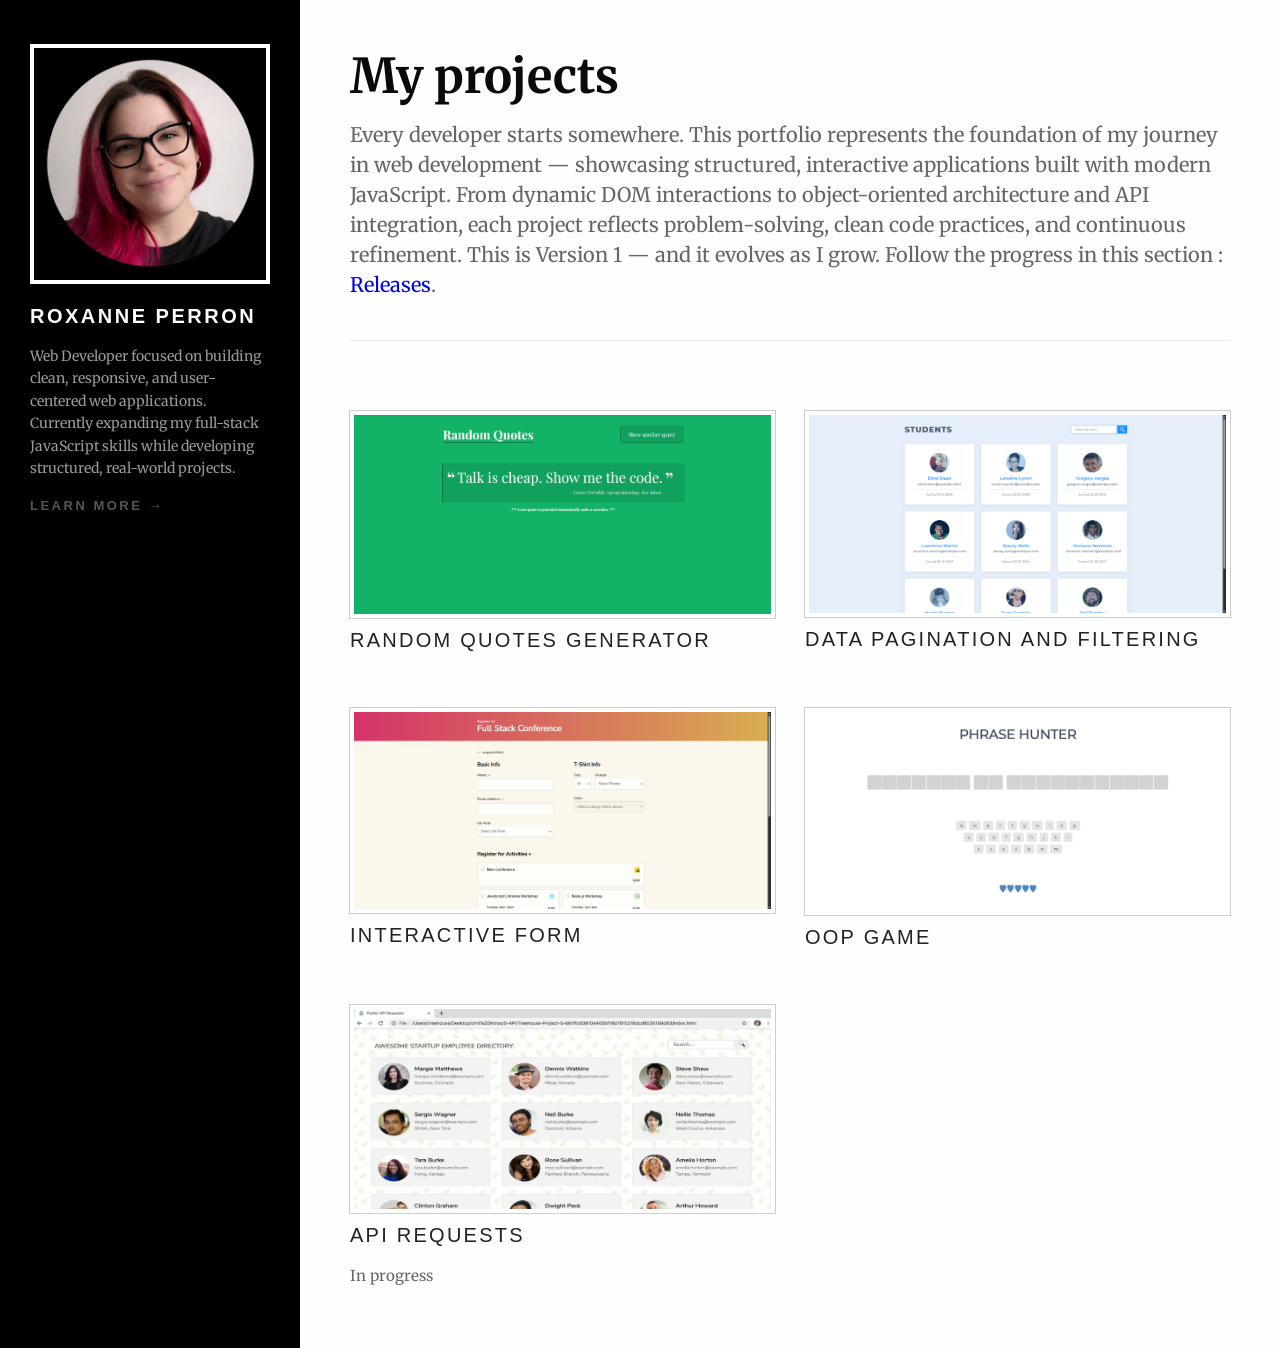
==== index.html @ 892f7318 "add a releases page" ====
<!doctype html>
<html lang="en" dir="ltr">
  <head>
    <meta charset="utf-8" />
    <meta http-equiv="x-ua-compatible" content="ie=edge" />
    <meta name="viewport" content="width=device-width, initial-scale=1.0" />
    <title>My projects</title>
    <link
      href="https://fonts.googleapis.com/css?family=Merriweather:300,400,400i,700,800"
      rel="stylesheet"
    />
    <link rel="stylesheet" href="styles/normalize.css" />
    <link rel="stylesheet" href="styles/style.css" />
  </head>
  <body>
    <div class="sidebar" id="my-info">
      <div class="sidebar-info-box">
        <br />
        <div class="thumbnail-box">
          <img class="thumbnail" src="images/maphoto.png" alt="Profile Pic" />
        </div>
        <div class="dev-intro-box">
          <h5>Roxanne Perron</h5>
          <p>
            Web Developer focused on building clean, responsive, and
            user-centered web applications. Currently expanding my full-stack
            JavaScript skills while developing structured, real-world projects.
          </p>
          <a href="about.html">Learn More &rarr;</a>
        </div>
      </div>
    </div>

    <div class="wrapper">
      <div class="header">
        <div class="header-info-box">
          <button
            class="menu-icon"
            id="menu-icon"
            type="button"
            data-toggle="my-info"
          ></button>
          <span>Roxanne Perron</span>
        </div>
      </div>

      <article class="portfolio-intro">
        <h1>My projects</h1>
        <p>
          Every developer starts somewhere. This portfolio represents the
          foundation of my journey in web development — showcasing structured,
          interactive applications built with modern JavaScript. From dynamic
          DOM interactions to object-oriented architecture and API integration,
          each project reflects problem-solving, clean code practices, and
          continuous refinement. This is Version 1 — and it evolves as I grow.
          Follow the progress in this section :
          <a href="/releases.html">Releases</a>.
        </p>
      </article>

      <article class="portfolio-project-thumbs">
        <div class="projects-box box grid">
          <div class="cell">
            <a href="project_1.html">
              <img
                class="thumbnail"
                src="images/preview_project1.png"
                alt="Thumbnail of project"
              />
              <h5>Random quotes generator</h5>
            </a>
          </div>
          <div class="cell">
            <a href="project_2.html">
              <img
                class="thumbnail"
                src="images/preview_project2.png"
                alt="Thumbnail of project"
              />
              <h5>Data pagination and filtering</h5>
            </a>
          </div>
          <div class="cell">
            <a href="project_3.html">
              <img
                class="thumbnail"
                src="images/preview_project3.png"
                alt="Thumbnail of project"
              />
              <h5>Interactive form</h5>
            </a>
          </div>
          <div class="cell">
            <a href="project_4.html">
              <img
                class="thumbnail"
                src="images/preview_project4.png"
                alt="Thumbnail of project"
              />
              <h5>OOP Game</h5>
            </a>
          </div>
          <div class="cell">
            <a>
              <img
                class="thumbnail"
                src="images/preview_project5.png"
                alt="Thumbnail of project"
              />
              <h5>API Requests</h5>
              <p>In progress</p>
            </a>
          </div>
        </div>
      </article>
    </div>

    <script src="app.js"></script>
  </body>
</html>
---- styles/style.css ----
/*
  Main styles
*/
* {
  box-sizing: border-box;
}

html,
body {
  font-size: 100%;
  width: 100%;
  min-width: 100%;
  height: 100%;
  min-height: 100%;
}

body {
  position: relative;
  font-family: "Helvetica Neue", Helvetica, Roboto, Arial, sans-serif;
  font-weight: normal;
  line-height: 1.5;
  color: #0a0a0a;
  background: #fefefe;
  background: #000;
  transform: translateX(0px);
  transition: all 0.4s ease-out;
}

article {
  background: #fefefe;
}

h1,
h2,
h3,
h4,
h5,
p {
  font-family: "Merriweather", serif;
}

h5 {
  font-family: "Lato", "Helvetica Neue", Helvetica, Arial, sans-serif;
  letter-spacing: 2.5px;
  -webkit-text-transform: uppercase;
  text-transform: uppercase;
}

h6 {
  letter-spacing: 2.5px;
  -webkit-text-transform: uppercase;
  text-transform: uppercase;
  font-weight: 600;
}

p {
  font-size: 15px;
  color: #666;
}

a {
  text-decoration: none;
}

.wrapper {
  width: 100%;
  min-width: 320px;
  height: 100%;
  min-height: 100%;
  background: #fefefe;
}

.flex-row-wrap {
  display: flex;
  flex-flow: row wrap;
  justify-content: space-between;
}

.grid {
  display: grid;
  grid-template-columns: repeat(auto-fit, minmax(240px, 1fr));
  grid-gap: 30px;
}

.box {
  width: 100%;
  max-width: 1200px;
  padding: 40px 50px 30px;
  background: #fefefe;
  border-bottom: 1px solid #eaeaea;
}

.box h1,
.box h6 {
  margin: 0 auto 8px;
}

.box h6 {
  font-size: 1rem;
  font-weight: bolder;
  letter-spacing: 2px;
}

.box li {
  font-size: 13px;
}

/*
  Sidebar and mobile header
*/
nav {
  width: 100%;
  padding: 20px;
  border-bottom: 1px solid #eaeaea;
}

nav a {
  width: 100%;
  vertical-align: middle;
  font-family: "Lato", "Helvetica Neue", Helvetica, Arial, sans-serif;
  font-weight: 600;
  font-size: 13px;
  letter-spacing: 2.5px;
  text-transform: uppercase;
  color: #555;
}

nav a span {
  font-weight: bold;
  font-size: 1.25rem;
}

.sidebar {
  position: absolute;
  top: 0;
  left: -300px;
  bottom: 0;
  min-width: 300px;
  max-width: 300px;
  height: 100%;
  min-height: 100%;
  padding: 20px;
  background: #000;
}

.sidebar-info-box {
  margin: auto;
}

.thumbnail-box {
  padding: 0 10px;
}

.sidebar .thumbnail {
  width: 100%;
  max-width: 250px;
  border: 4px solid #fff;
}

.dev-intro-box {
  padding: 10px;
}

.sidebar h5 {
  color: #fefefe;
  margin: 0 auto 0.5rem;
}

.sidebar p {
  text-rendering: optimizeLegibility;
  line-height: 1.6;
  font-size: 14px;
  color: #999;
}

.sidebar a {
  font-family: "Lato", "Helvetica Neue", Helvetica, Arial, sans-serif;
  font-weight: 600;
  font-size: 13px;
  letter-spacing: 2.5px;
  text-transform: uppercase;
  color: #555;
}

.header {
  vertical-align: middle;
  color: #fefefe;
  height: 40px;
  padding: 0.5rem;
  background: #0a0a0a;
  border-left: 1px solid #0a0a0a;
}

.header span {
  display: inline-block;
  font-weight: bold;
}

.header button {
  vertical-align: top;
  cursor: pointer;
  outline: none;
  position: relative;
  width: 20px;
  height: 16px;
  border: none;
  background: #0a0a0a;
  margin-top: 3px;
  margin-right: 10px;
  border-top: 2px solid #fefefe;
  border-bottom: 2px solid #fefefe;
}

.header button:after {
  content: "";
  position: absolute;
  top: 40%;
  left: 0;
  width: 20px;
  height: 2px;
  background: #fefefe;
}

/*
  Home page styles
*/
.portfolio-intro {
  max-width: 1200px;
  padding: 40px 50px 30px;
}

.portfolio-intro h1 {
  font-size: 1.5rem;
  color: #0a0a0a;
  margin: 0 auto 8px;
}

.portfolio-intro p {
  text-rendering: optimizeLegibility;
  font-size: 125%;
  margin: 0 auto;
  padding-bottom: 40px;
  border-bottom: 1px solid #eaeaea;
}

.projects-box h5 {
  font-family: "Lato", "Helvetica Neue", Helvetica, Arial, sans-serif;
  font-weight: 500;
  font-size: 13px;
  letter-spacing: 2.25px;
  text-transform: uppercase;
  color: #222;
  margin: 0 auto 8px;
}

.cell a {
  width: 100%;
}

.cell img {
  width: 100%;
  min-width: 100px;
  border: 4px solid #fff;
  box-shadow: 0 0 0 1px rgba(10, 10, 10, 0.2);
}

/* Releases */
/* Releases */
.releases-section {
  padding: 4rem 1.5rem;
}

.releases-section .container {
  max-width: 1000px;
  margin: 0 auto;
}

.releases-section h2 {
  margin-bottom: 1rem;
  color: #fff;
}

.releases-intro {
  max-width: 700px;
  margin-bottom: 2rem;
  line-height: 1.6;
  font-size: 1.05rem;
}

.release-card {
  display: grid;
  grid-template-columns: 180px 1fr;
  gap: 1.5rem;
  padding: 1.5rem;
  margin-bottom: 1.5rem;
  border: 1px solid #ddd;
  border-radius: 12px;
  background: #fff;
  box-shadow: 0 2px 8px rgba(0, 0, 0, 0.04);
}

.release-version h3 {
  margin: 0 0 0.5rem;
  color: #111;
}

.release-version span {
  font-size: 0.95rem;
  color: #666;
}

.release-content h4 {
  margin-top: 0;
  margin-bottom: 0.75rem;
  color: #222;
}

.release-content p {
  margin-bottom: 0.75rem;
  line-height: 1.6;
}

.release-content ul {
  margin: 0;
  padding-left: 1.2rem;
}

.release-content li {
  margin-bottom: 0.5rem;
  line-height: 1.5;
}

.surprise-release {
  border-style: dashed;
}

@media (max-width: 768px) {
  .release-card {
    grid-template-columns: 1fr;
  }
}

/* 
  About and project pages styles 
*/
.about-intro-box p,
.project-info-box p {
  font-size: 125%;
}

.about-bio p {
  font-size: 15px;
  padding-top: 40px;
}

.skills-contact-box ul {
  margin-bottom: 35px;
}

.project-img {
  width: 100%;
  max-width: 1065px;
  margin-bottom: 15px;
  border: 4px solid #fff;
  box-shadow: 0 0 0 1px rgba(10, 10, 10, 0.2);
}

.btn-link {
  display: block;
  text-align: center;
  color: #fefefe;
  width: 100%;
  max-width: 255px;
  margin: auto 0 5px 0;
  padding: 0.85em 1em;
  background-color: #333;
  border: 1px solid transparent;
}

/* 
  Tablet layout styles 
*/
@media screen and (min-width: 768px) {
  .sidebar h5 {
    font-size: 1.25rem;
  }

  .portfolio-intro h1 {
    font-size: 3rem;
  }

  .box {
    border-bottom: none;
  }

  .two-col .box:nth-of-type(1) {
    width: 70%;
    padding-right: 15px;
  }
  .two-col .box:nth-of-type(2) {
    width: 30%;
    padding-top: 50px;
    padding-left: 15px;
  }

  .cell {
    margin: 0 0 15px;
  }

  .cell h5 {
    font-size: 1.25rem;
  }

  .grid {
    grid-template-columns: repeat(auto-fit, minmax(280px, 1fr));
  }
}

/* 
  Desktop layout styles 
*/
@media screen and (min-width: 1024px) {
  .sidebar {
    left: 0;
  }

  .header {
    display: none;
  }

  .wrapper {
    margin-left: 300px;
    width: calc(100% - 300px);
  }

  .inner-wrapper {
    max-width: 1200px;
  }
}
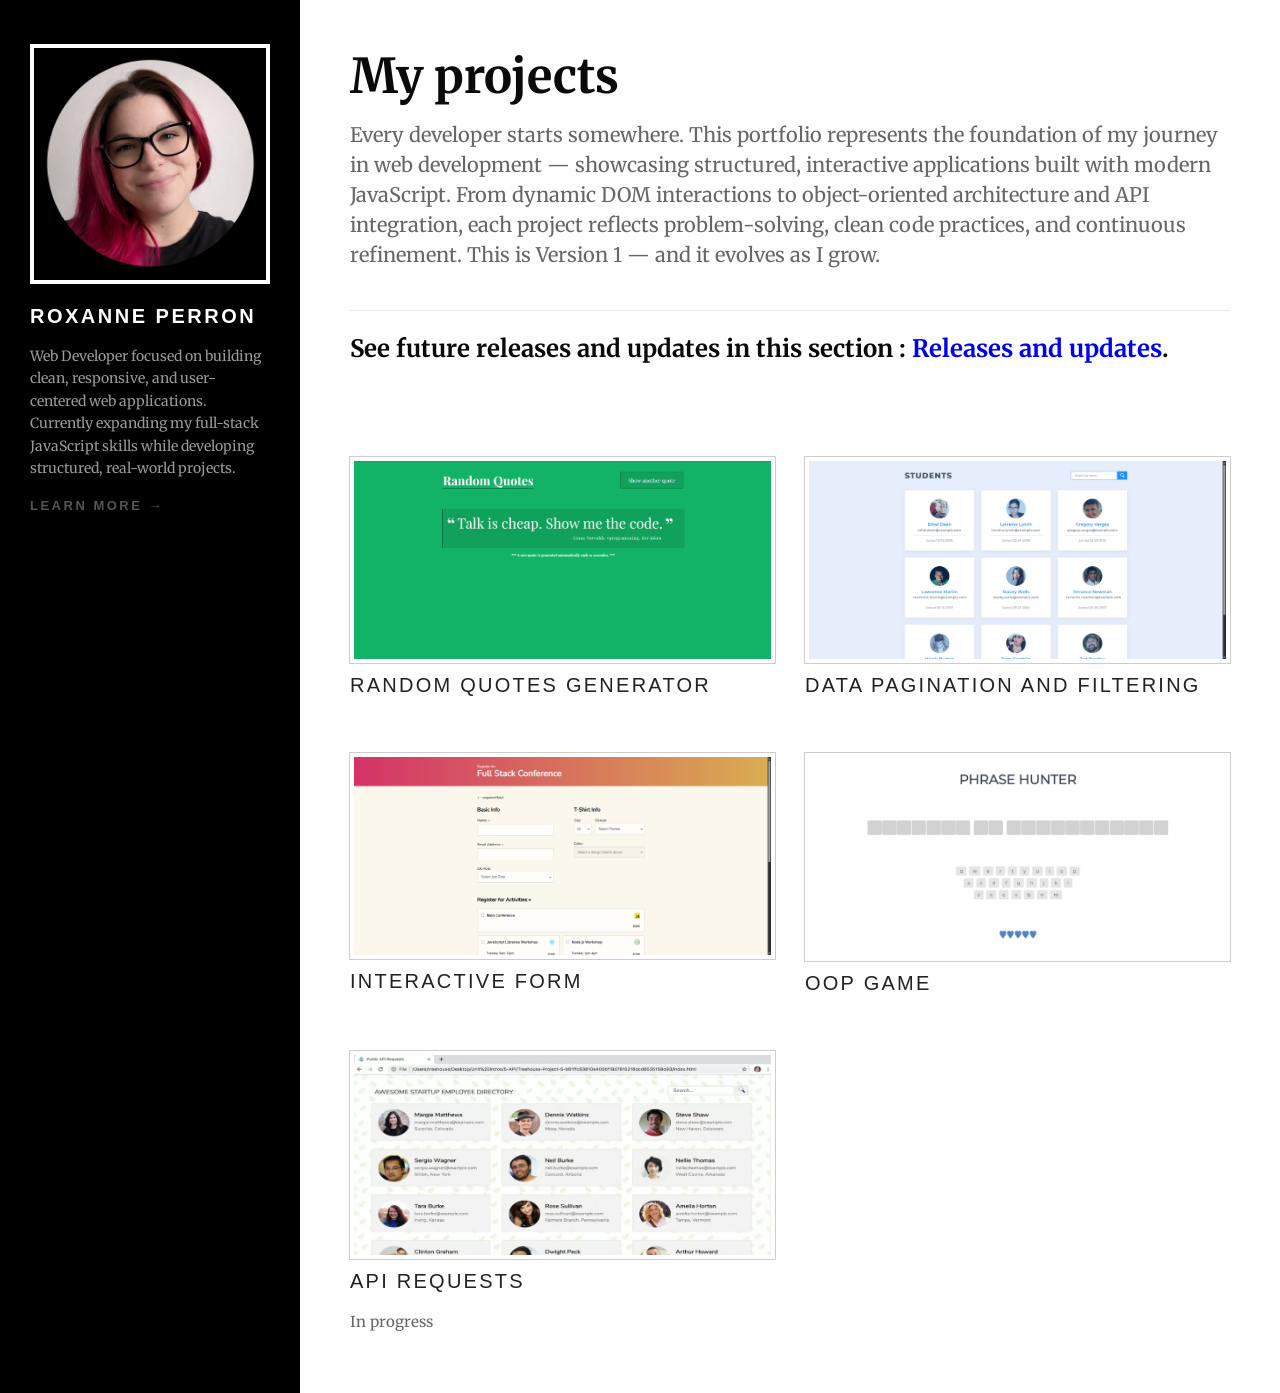
==== commit 88fa7df2: "add and modify releases and updates link" ====
--- a/index.html
+++ b/index.html
@@ -53,9 +53,11 @@
           DOM interactions to object-oriented architecture and API integration,
           each project reflects problem-solving, clean code practices, and
           continuous refinement. This is Version 1 — and it evolves as I grow.
-          Follow the progress in this section :
-          <a href="/releases.html">Releases</a>.
         </p>
+        <h2>
+          See future releases and updates in this section :
+          <a href="releases.html">Releases and updates</a>.
+        </h2>
       </article>
 
       <article class="portfolio-project-thumbs">
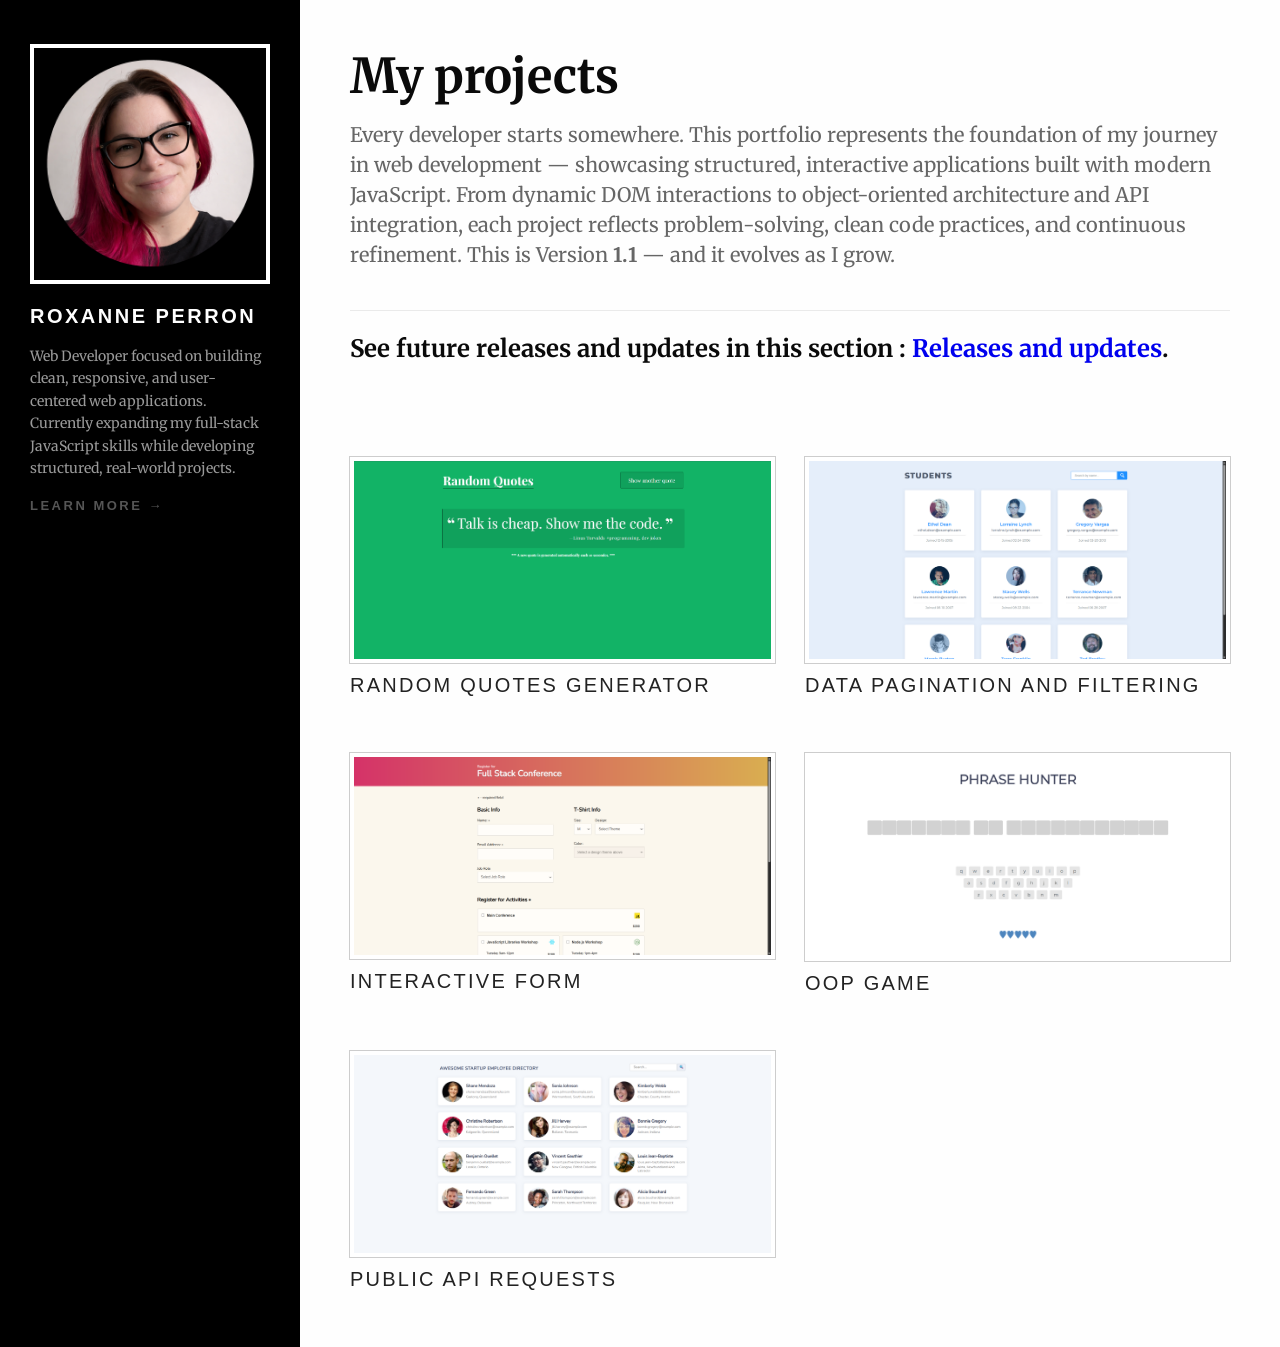
==== commit 73989912: "releases 1.1" ====
--- a/index.html
+++ b/index.html
@@ -52,7 +52,8 @@
           interactive applications built with modern JavaScript. From dynamic
           DOM interactions to object-oriented architecture and API integration,
           each project reflects problem-solving, clean code practices, and
-          continuous refinement. This is Version 1 — and it evolves as I grow.
+          continuous refinement. This is Version <strong>1.1</strong> — and it
+          evolves as I grow.
         </p>
         <h2>
           See future releases and updates in this section :
@@ -103,14 +104,13 @@
             </a>
           </div>
           <div class="cell">
-            <a>
+            <a href="project_5.html">
               <img
                 class="thumbnail"
                 src="images/preview_project5.png"
                 alt="Thumbnail of project"
               />
-              <h5>API Requests</h5>
-              <p>In progress</p>
+              <h5>Public API Requests</h5>
             </a>
           </div>
         </div>
--- a/styles/style.css
+++ b/styles/style.css
@@ -270,6 +270,15 @@
   padding: 4rem 1.5rem;
 }
 
+.release-section-title {
+  margin-top: 3rem;
+  margin-bottom: 1.5rem;
+  font-size: 1.4rem;
+  color: #fff;
+  border-bottom: 1px solid #333;
+  padding-bottom: 0.5rem;
+}
+
 .releases-section .container {
   max-width: 1000px;
   margin: 0 auto;
@@ -305,10 +314,14 @@
 }
 
 .release-version span {
-  font-size: 0.95rem;
-  color: #666;
-}
-
+  font-size: 0.9rem;
+  color: #999;
+}
+
+.released {
+  color: #3cb371;
+  font-weight: 600;
+}
 .release-content h4 {
   margin-top: 0;
   margin-bottom: 0.75rem;
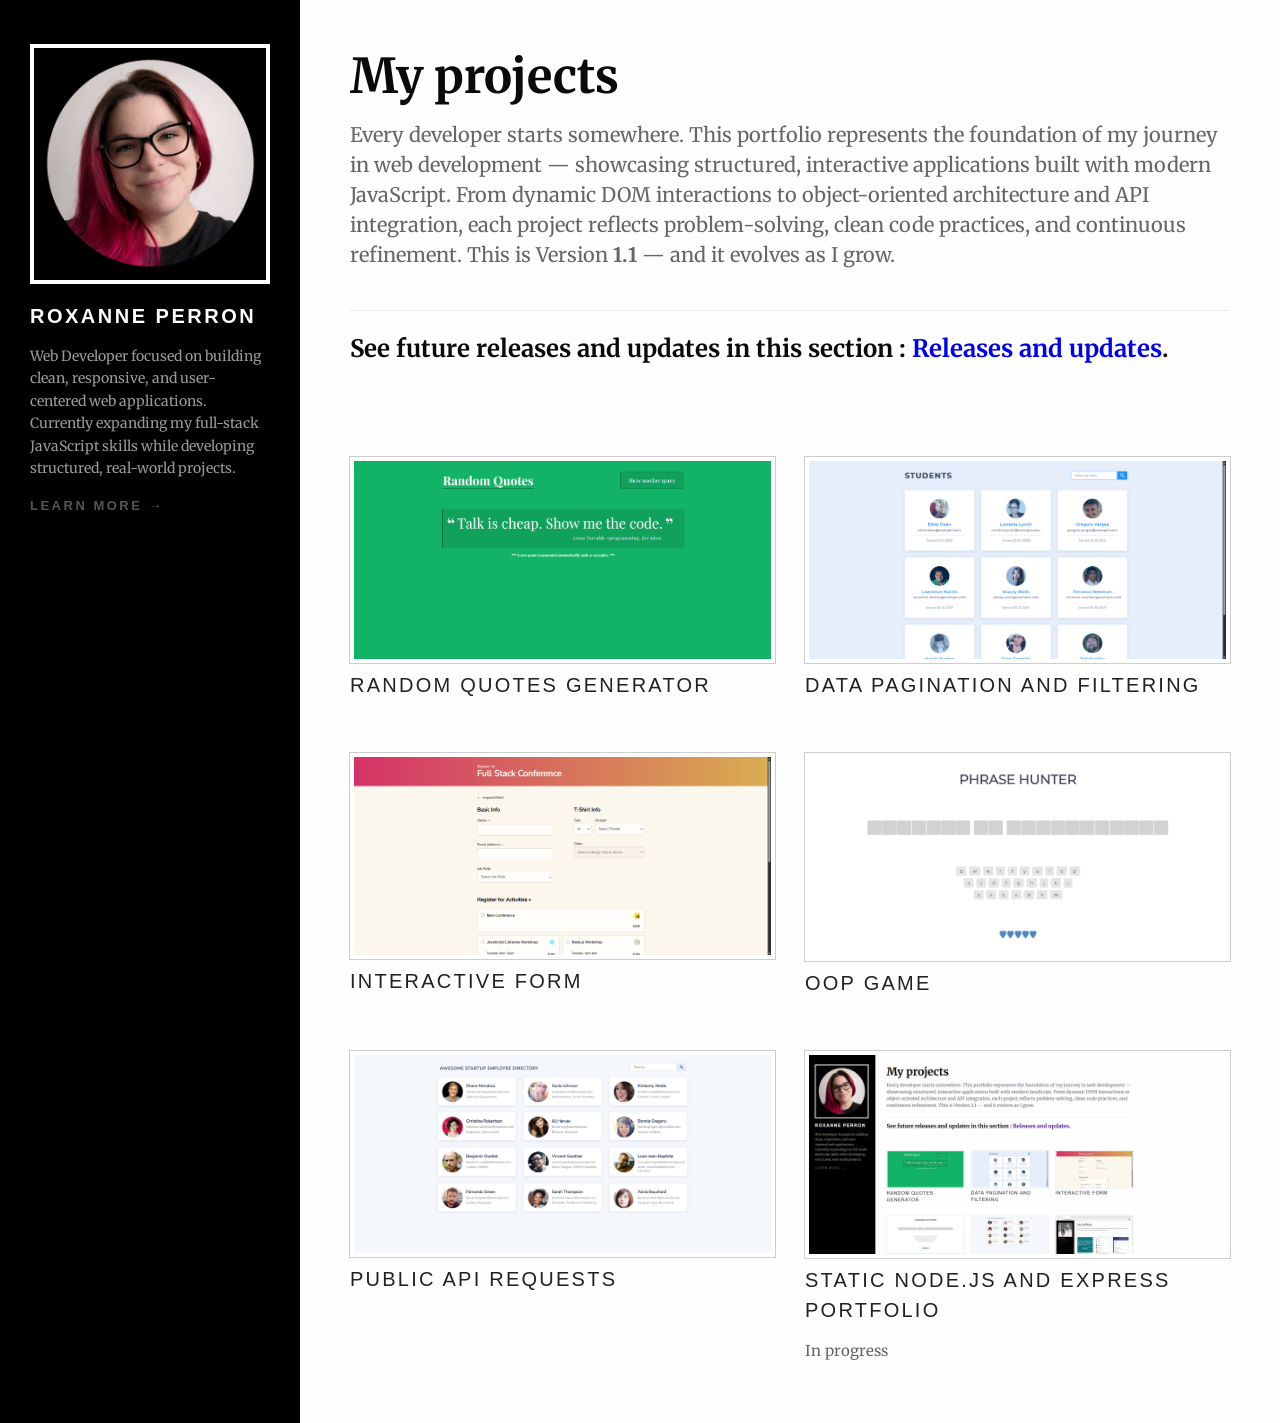
==== commit 6985a77f: "add the next project" ====
--- a/index.html
+++ b/index.html
@@ -113,6 +113,17 @@
               <h5>Public API Requests</h5>
             </a>
           </div>
+          <div class="cell">
+            <a>
+              <img
+                class="thumbnail"
+                src="images/preview_project6.png"
+                alt="Thumbnail of project"
+              />
+              <h5>Static Node.js and Express Portfolio</h5>
+              <p>In progress</p>
+            </a>
+          </div>
         </div>
       </article>
     </div>
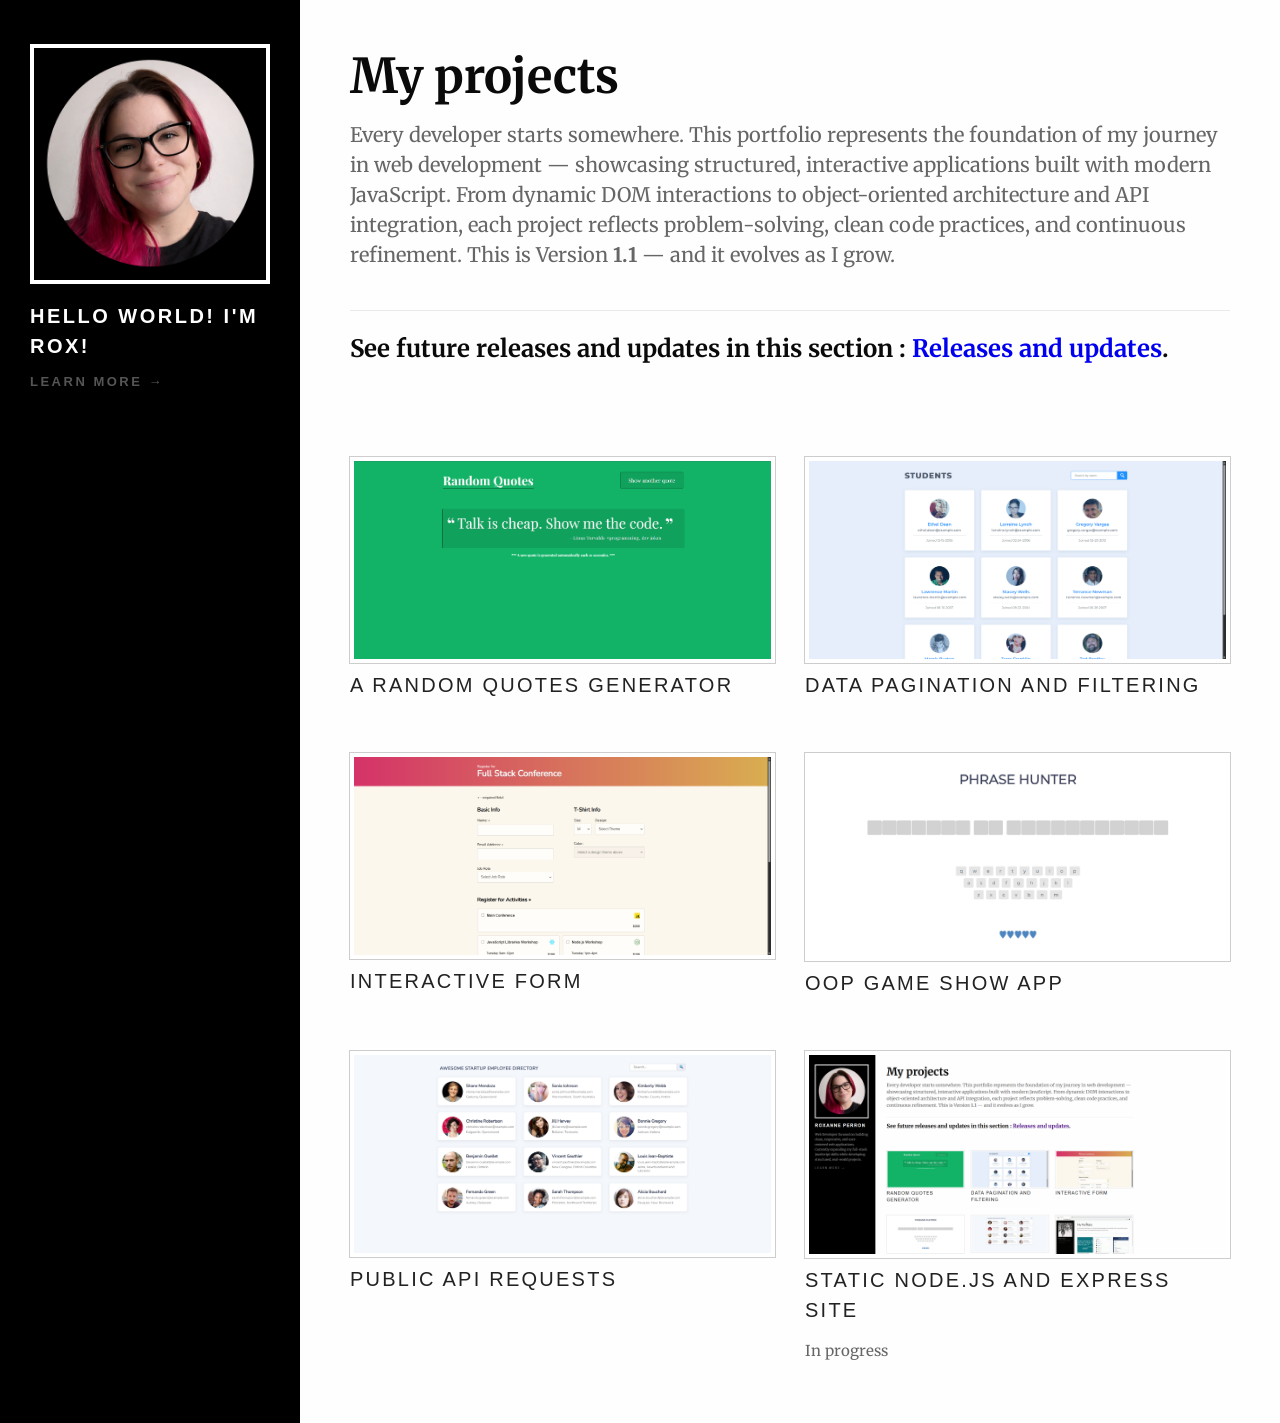
==== commit 1b9105fe: "update project, text and add project 6 page" ====
--- a/index.html
+++ b/index.html
@@ -17,15 +17,10 @@
       <div class="sidebar-info-box">
         <br />
         <div class="thumbnail-box">
-          <img class="thumbnail" src="images/maphoto.png" alt="Profile Pic" />
+          <img class="thumbnail" src="images/me.png" alt="Profile Pic" />
         </div>
         <div class="dev-intro-box">
-          <h5>Roxanne Perron</h5>
-          <p>
-            Web Developer focused on building clean, responsive, and
-            user-centered web applications. Currently expanding my full-stack
-            JavaScript skills while developing structured, real-world projects.
-          </p>
+          <h5>Hello World! I'm Rox!</h5>
           <a href="about.html">Learn More &rarr;</a>
         </div>
       </div>
@@ -70,7 +65,7 @@
                 src="images/preview_project1.png"
                 alt="Thumbnail of project"
               />
-              <h5>Random quotes generator</h5>
+              <h5>A Random Quotes Generator</h5>
             </a>
           </div>
           <div class="cell">
@@ -80,7 +75,7 @@
                 src="images/preview_project2.png"
                 alt="Thumbnail of project"
               />
-              <h5>Data pagination and filtering</h5>
+              <h5>Data Pagination And Filtering</h5>
             </a>
           </div>
           <div class="cell">
@@ -90,7 +85,7 @@
                 src="images/preview_project3.png"
                 alt="Thumbnail of project"
               />
-              <h5>Interactive form</h5>
+              <h5>Interactive Form</h5>
             </a>
           </div>
           <div class="cell">
@@ -100,7 +95,7 @@
                 src="images/preview_project4.png"
                 alt="Thumbnail of project"
               />
-              <h5>OOP Game</h5>
+              <h5>OOP Game Show App</h5>
             </a>
           </div>
           <div class="cell">
@@ -114,13 +109,13 @@
             </a>
           </div>
           <div class="cell">
-            <a>
+            <a href="project_6.html">
               <img
                 class="thumbnail"
                 src="images/preview_project6.png"
                 alt="Thumbnail of project"
               />
-              <h5>Static Node.js and Express Portfolio</h5>
+              <h5>Static Node.js and Express Site</h5>
               <p>In progress</p>
             </a>
           </div>
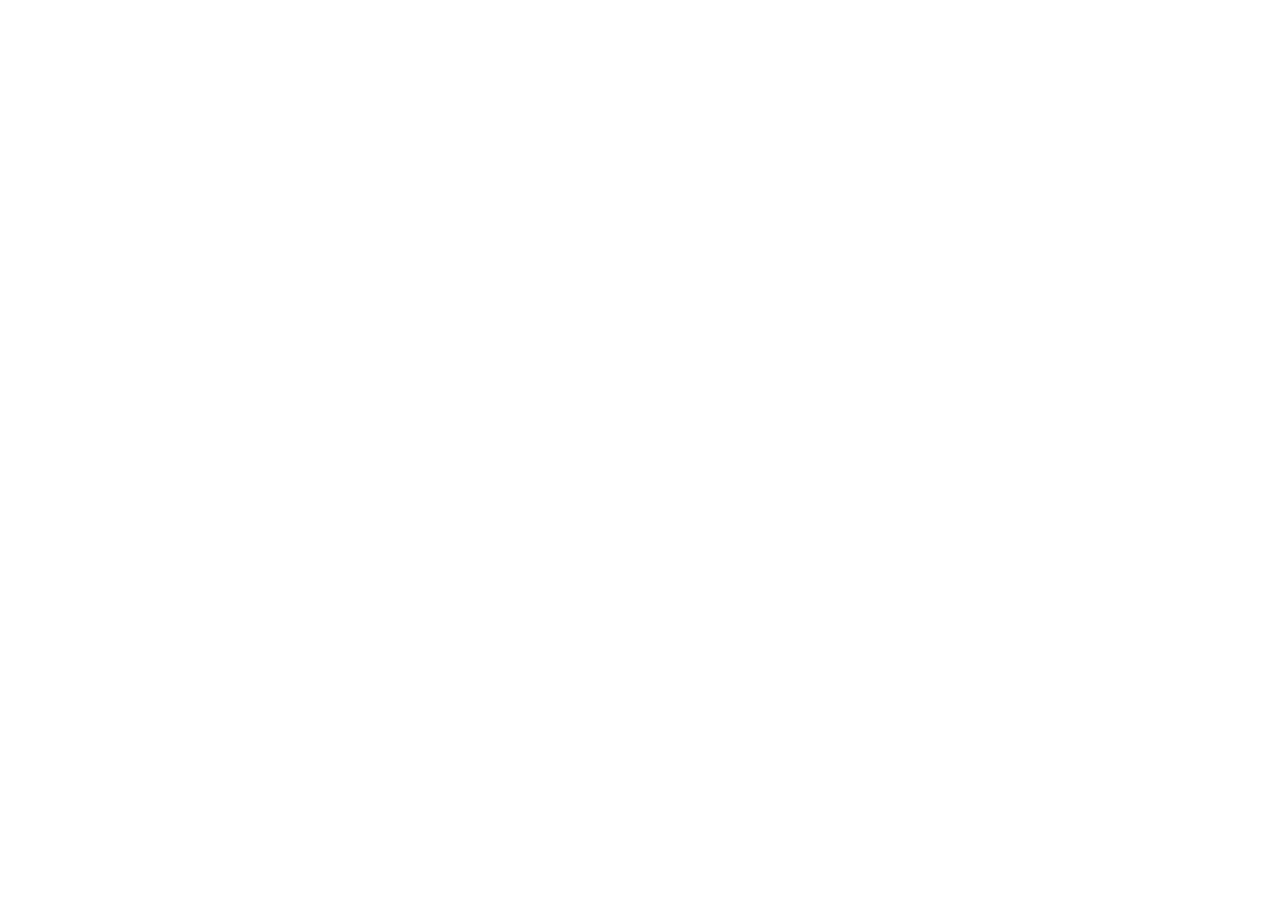
==== commit 6d053eaf: "redirect to the new portfolio" ====
--- a/index.html
+++ b/index.html
@@ -1,128 +1,29 @@
 <!doctype html>
-<html lang="en" dir="ltr">
+<html lang="en">
   <head>
     <meta charset="utf-8" />
-    <meta http-equiv="x-ua-compatible" content="ie=edge" />
+    <meta
+      http-equiv="refresh"
+      content="0; url=https://unit06-static-node-express-portfolio.onrender.com/"
+    />
     <meta name="viewport" content="width=device-width, initial-scale=1.0" />
-    <title>My projects</title>
+    <title>Redirecting...</title>
     <link
-      href="https://fonts.googleapis.com/css?family=Merriweather:300,400,400i,700,800"
-      rel="stylesheet"
+      rel="canonical"
+      href="https://unit06-static-node-express-portfolio.onrender.com/"
     />
-    <link rel="stylesheet" href="styles/normalize.css" />
-    <link rel="stylesheet" href="styles/style.css" />
+    <script>
+      window.location.replace(
+        "https://unit06-static-node-express-portfolio.onrender.com/"
+      );
+    </script>
   </head>
   <body>
-    <div class="sidebar" id="my-info">
-      <div class="sidebar-info-box">
-        <br />
-        <div class="thumbnail-box">
-          <img class="thumbnail" src="images/me.png" alt="Profile Pic" />
-        </div>
-        <div class="dev-intro-box">
-          <h5>Hello World! I'm Rox!</h5>
-          <a href="about.html">Learn More &rarr;</a>
-        </div>
-      </div>
-    </div>
-
-    <div class="wrapper">
-      <div class="header">
-        <div class="header-info-box">
-          <button
-            class="menu-icon"
-            id="menu-icon"
-            type="button"
-            data-toggle="my-info"
-          ></button>
-          <span>Roxanne Perron</span>
-        </div>
-      </div>
-
-      <article class="portfolio-intro">
-        <h1>My projects</h1>
-        <p>
-          Every developer starts somewhere. This portfolio represents the
-          foundation of my journey in web development — showcasing structured,
-          interactive applications built with modern JavaScript. From dynamic
-          DOM interactions to object-oriented architecture and API integration,
-          each project reflects problem-solving, clean code practices, and
-          continuous refinement. This is Version <strong>1.1</strong> — and it
-          evolves as I grow.
-        </p>
-        <h2>
-          See future releases and updates in this section :
-          <a href="releases.html">Releases and updates</a>.
-        </h2>
-      </article>
-
-      <article class="portfolio-project-thumbs">
-        <div class="projects-box box grid">
-          <div class="cell">
-            <a href="project_1.html">
-              <img
-                class="thumbnail"
-                src="images/preview_project1.png"
-                alt="Thumbnail of project"
-              />
-              <h5>A Random Quotes Generator</h5>
-            </a>
-          </div>
-          <div class="cell">
-            <a href="project_2.html">
-              <img
-                class="thumbnail"
-                src="images/preview_project2.png"
-                alt="Thumbnail of project"
-              />
-              <h5>Data Pagination And Filtering</h5>
-            </a>
-          </div>
-          <div class="cell">
-            <a href="project_3.html">
-              <img
-                class="thumbnail"
-                src="images/preview_project3.png"
-                alt="Thumbnail of project"
-              />
-              <h5>Interactive Form</h5>
-            </a>
-          </div>
-          <div class="cell">
-            <a href="project_4.html">
-              <img
-                class="thumbnail"
-                src="images/preview_project4.png"
-                alt="Thumbnail of project"
-              />
-              <h5>OOP Game Show App</h5>
-            </a>
-          </div>
-          <div class="cell">
-            <a href="project_5.html">
-              <img
-                class="thumbnail"
-                src="images/preview_project5.png"
-                alt="Thumbnail of project"
-              />
-              <h5>Public API Requests</h5>
-            </a>
-          </div>
-          <div class="cell">
-            <a href="project_6.html">
-              <img
-                class="thumbnail"
-                src="images/preview_project6.png"
-                alt="Thumbnail of project"
-              />
-              <h5>Static Node.js and Express Site</h5>
-              <p>In progress</p>
-            </a>
-          </div>
-        </div>
-      </article>
-    </div>
-
-    <script src="app.js"></script>
+    <p>
+      Redirecting to the latest portfolio version.
+      <a href="https://unit06-static-node-express-portfolio.onrender.com/">
+        Click here if you are not redirected automatically.
+      </a>
+    </p>
   </body>
 </html>
